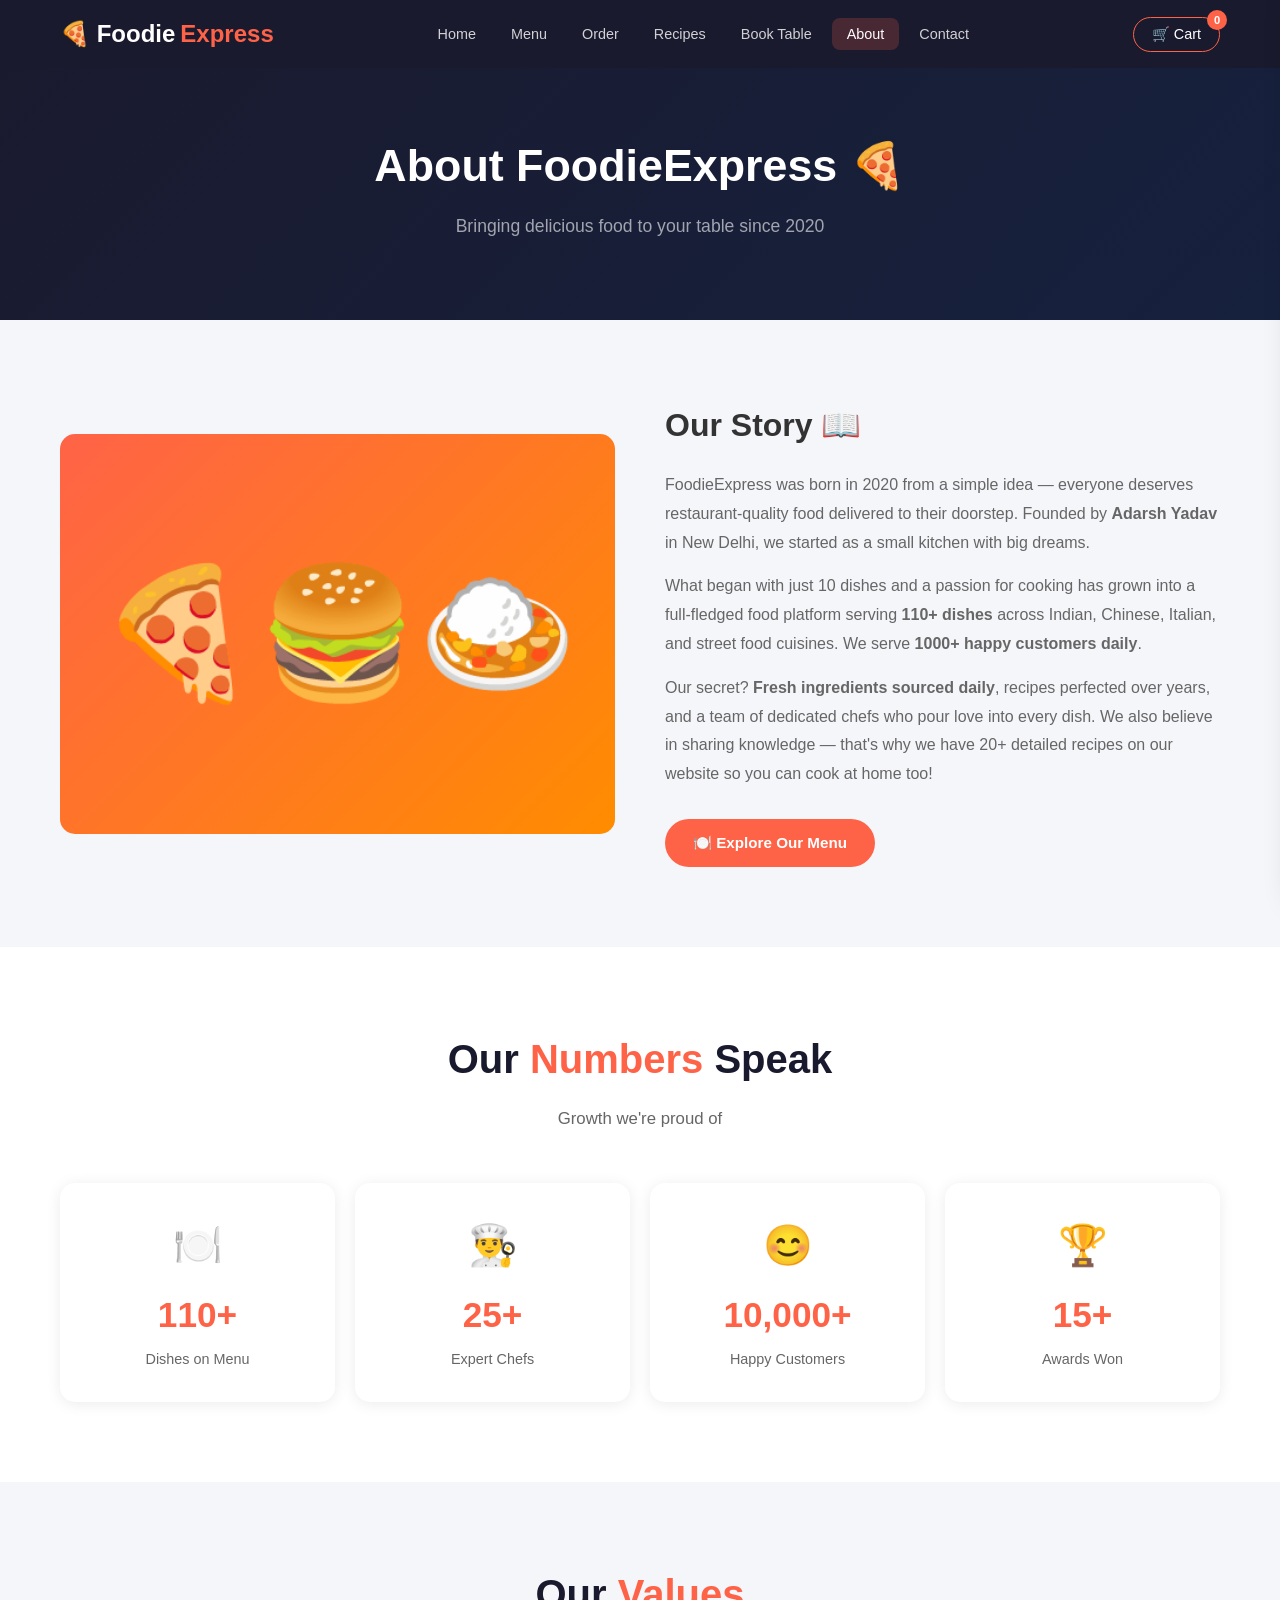
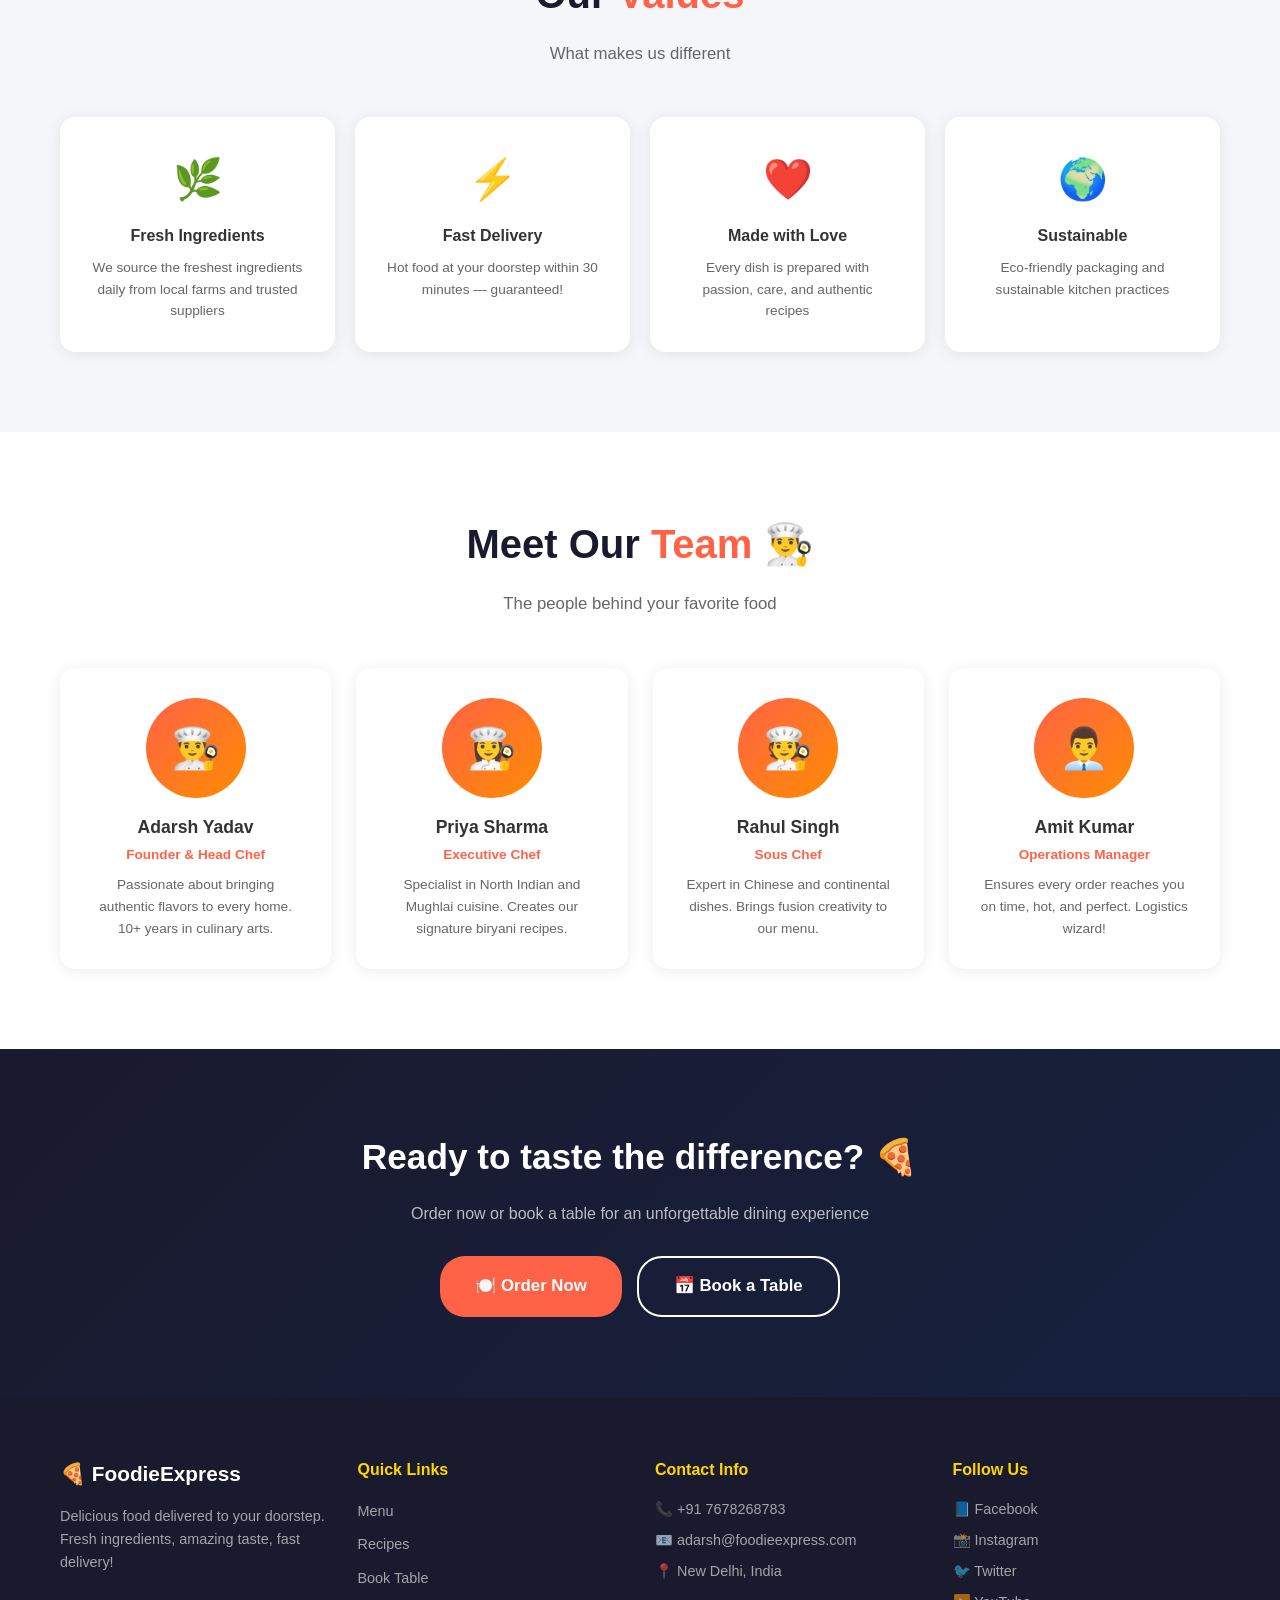
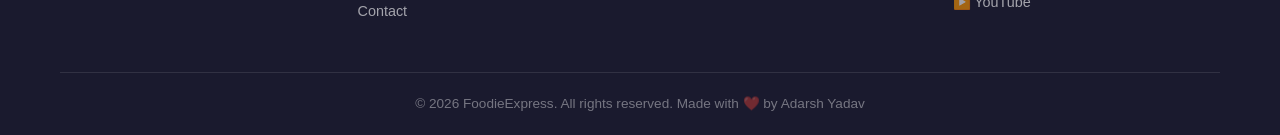
==== about.html @ cc3551b1 "Upload complete FoodieExpress website" ====
<!DOCTYPE html>
<html lang="en">
<head>
  <meta charset="UTF-8">
  <meta name="viewport" content="width=device-width, initial-scale=1.0">
  <title>About Us - FoodieExpress</title>
  <link rel="stylesheet" href="css/style.css">
</head>
<body>

  <!-- NAVBAR -->
  <nav class="navbar" id="navbar">
    <div class="nav-container">
      <a href="index.html" class="logo">🍕 Foodie<span>Express</span></a>
      <ul class="nav-links" id="navLinks">
        <li><a href="index.html">Home</a></li>
        <li><a href="menu.html">Menu</a></li>
        <li><a href="order.html">Order</a></li>
        <li><a href="recipes.html">Recipes</a></li>
        <li><a href="booking.html">Book Table</a></li>
        <li><a href="about.html" class="active">About</a></li>
        <li><a href="contact.html">Contact</a></li>
      </ul>
      <div class="nav-actions">
        <button class="cart-btn" onclick="toggleCart()">🛒 Cart <span class="cart-count" id="cartCount">0</span></button>
        <button class="hamburger" onclick="toggleMenu()">☰</button>
      </div>
    </div>
  </nav>

  <!-- ABOUT HERO -->
  <section class="about-hero">
    <div class="container">
      <h1>About FoodieExpress 🍕</h1>
      <p>Bringing delicious food to your table since 2020</p>
    </div>
  </section>

  <!-- OUR STORY -->
  <section class="section">
    <div class="container">
      <div class="about-grid">
        <div class="about-image">🍕🍔🍛</div>
        <div class="about-text">
          <h2>Our Story 📖</h2>
          <p>FoodieExpress was born in 2020 from a simple idea — everyone deserves restaurant-quality food delivered to their doorstep. Founded by <strong>Adarsh Yadav</strong> in New Delhi, we started as a small kitchen with big dreams.</p>
          <p>What began with just 10 dishes and a passion for cooking has grown into a full-fledged food platform serving <strong>110+ dishes</strong> across Indian, Chinese, Italian, and street food cuisines. We serve <strong>1000+ happy customers daily</strong>.</p>
          <p>Our secret? <strong>Fresh ingredients sourced daily</strong>, recipes perfected over years, and a team of dedicated chefs who pour love into every dish. We also believe in sharing knowledge — that's why we have 20+ detailed recipes on our website so you can cook at home too!</p>
          <a href="menu.html" class="btn btn-primary" style="margin-top:15px">🍽️ Explore Our Menu</a>
        </div>
      </div>
    </div>
  </section>

  <!-- STATS -->
  <section class="section" style="background:var(--white)">
    <div class="container">
      <h2 class="section-title">Our <span>Numbers</span> Speak</h2>
      <p class="section-subtitle">Growth we're proud of</p>
      <div class="stats-grid">
        <div class="stat-box fade-in">
          <div class="stat-icon">🍽️</div>
          <h2>110+</h2>
          <p>Dishes on Menu</p>
        </div>
        <div class="stat-box fade-in">
          <div class="stat-icon">👨‍🍳</div>
          <h2>25+</h2>
          <p>Expert Chefs</p>
        </div>
        <div class="stat-box fade-in">
          <div class="stat-icon">😊</div>
          <h2>10,000+</h2>
          <p>Happy Customers</p>
        </div>
        <div class="stat-box fade-in">
          <div class="stat-icon">🏆</div>
          <h2>15+</h2>
          <p>Awards Won</p>
        </div>
      </div>
    </div>
  </section>

  <!-- VALUES -->
  <section class="section">
    <div class="container">
      <h2 class="section-title">Our <span>Values</span></h2>
      <p class="section-subtitle">What makes us different</p>
      <div class="values-grid">
        <div class="value-card fade-in">
          <div class="value-icon">🌿</div>
          <h4>Fresh Ingredients</h4>
          <p>We source the freshest ingredients daily from local farms and trusted suppliers</p>
        </div>
        <div class="value-card fade-in">
          <div class="value-icon">⚡</div>
          <h4>Fast Delivery</h4>
          <p>Hot food at your doorstep within 30 minutes — guaranteed!</p>
        </div>
        <div class="value-card fade-in">
          <div class="value-icon">❤️</div>
          <h4>Made with Love</h4>
          <p>Every dish is prepared with passion, care, and authentic recipes</p>
        </div>
        <div class="value-card fade-in">
          <div class="value-icon">🌍</div>
          <h4>Sustainable</h4>
          <p>Eco-friendly packaging and sustainable kitchen practices</p>
        </div>
      </div>
    </div>
  </section>

  <!-- TEAM -->
  <section class="section" style="background:var(--white)">
    <div class="container">
      <h2 class="section-title">Meet Our <span>Team</span> 👨‍🍳</h2>
      <p class="section-subtitle">The people behind your favorite food</p>
      <div class="team-grid">
        <div class="team-card fade-in">
          <div class="team-avatar">👨‍🍳</div>
          <h4>Adarsh Yadav</h4>
          <p class="role">Founder & Head Chef</p>
          <p>Passionate about bringing authentic flavors to every home. 10+ years in culinary arts.</p>
        </div>
        <div class="team-card fade-in">
          <div class="team-avatar">👩‍🍳</div>
          <h4>Priya Sharma</h4>
          <p class="role">Executive Chef</p>
          <p>Specialist in North Indian and Mughlai cuisine. Creates our signature biryani recipes.</p>
        </div>
        <div class="team-card fade-in">
          <div class="team-avatar">🧑‍🍳</div>
          <h4>Rahul Singh</h4>
          <p class="role">Sous Chef</p>
          <p>Expert in Chinese and continental dishes. Brings fusion creativity to our menu.</p>
        </div>
        <div class="team-card fade-in">
          <div class="team-avatar">👨‍💼</div>
          <h4>Amit Kumar</h4>
          <p class="role">Operations Manager</p>
          <p>Ensures every order reaches you on time, hot, and perfect. Logistics wizard!</p>
        </div>
      </div>
    </div>
  </section>

  <!-- CTA -->
  <section class="cta-section">
    <div class="container">
      <h2>Ready to taste the difference? 🍕</h2>
      <p>Order now or book a table for an unforgettable dining experience</p>
      <div class="cta-buttons">
        <a href="menu.html" class="btn btn-primary btn-lg">🍽️ Order Now</a>
        <a href="booking.html" class="btn btn-outline btn-lg" style="color:white;border-color:white">📅 Book a Table</a>
      </div>
    </div>
  </section>

  <button class="back-to-top" id="backToTop" onclick="backToTop()">↑</button>

  <!-- CART SIDEBAR -->
  <div class="cart-overlay" id="cartOverlay" onclick="toggleCart()"></div>
  <div class="cart-sidebar" id="cartSidebar">
    <div class="cart-header"><h3>🛒 Your Cart</h3><button class="close-cart" onclick="toggleCart()">✕</button></div>
    <div class="cart-items" id="cartItems"></div>
    <div class="cart-footer"><div class="cart-total"><span>Total:</span><span id="cartTotal">₹0</span></div><a href="order.html" class="btn btn-primary btn-block">Proceed to Order →</a></div>
  </div>

  <!-- FOOTER -->
  <footer class="footer">
    <div class="container">
      <div class="footer-grid">
        <div class="footer-col"><h3>🍕 FoodieExpress</h3><p>Delicious food delivered to your doorstep. Fresh ingredients, amazing taste, fast delivery!</p></div>
        <div class="footer-col"><h4>Quick Links</h4><ul><li><a href="menu.html">Menu</a></li><li><a href="recipes.html">Recipes</a></li><li><a href="booking.html">Book Table</a></li><li><a href="contact.html">Contact</a></li></ul></div>
        <div class="footer-col"><h4>Contact Info</h4><p>📞 +91 7678268783</p><p>📧 adarsh@foodieexpress.com</p><p>📍 New Delhi, India</p></div>
        <div class="footer-col"><h4>Follow Us</h4><div class="social-links"><a href="#">📘 Facebook</a><a href="#">📸 Instagram</a><a href="#">🐦 Twitter</a><a href="#">▶️ YouTube</a></div></div>
      </div>
      <div class="footer-bottom"><p>© 2026 FoodieExpress. All rights reserved. Made with ❤️ by Adarsh Yadav</p></div>
    </div>
  </footer>

  <script src="js/script.js"></script>
</body>
</html>
---- css/style.css ----
/* ========== CSS VARIABLES ========== */
:root {
  --primary: #ff6347;
  --primary-dark: #e5533d;
  --secondary: #ff8c00;
  --accent: #ffd700;
  --dark: #1a1a2e;
  --dark2: #16213e;
  --light: #f5f6fa;
  --white: #ffffff;
  --text: #333333;
  --text-light: #666666;
  --success: #28a745;
  --danger: #dc3545;
  --border: #e0e0e0;
  --shadow: 0 2px 15px rgba(0,0,0,0.08);
  --shadow-hover: 0 8px 30px rgba(0,0,0,0.15);
  --radius: 15px;
  --transition: all 0.3s ease;
}

/* ========== RESET ========== */
* { margin:0; padding:0; box-sizing:border-box; }
html { scroll-behavior:smooth; }
body { font-family:'Segoe UI',Tahoma,Geneva,Verdana,sans-serif; color:var(--text); line-height:1.6; background:var(--light); }
a { text-decoration:none; color:inherit; }
ul { list-style:none; }
img { max-width:100%; display:block; }
button,input,select,textarea { font-family:inherit; font-size:inherit; }
button { cursor:pointer; }

/* ========== UTILITY ========== */
.container { max-width:1200px; margin:0 auto; padding:0 20px; }
.section { padding:80px 0; }
.section-title { text-align:center; font-size:2.5rem; margin-bottom:15px; color:var(--dark); }
.section-title span { color:var(--primary); }
.section-subtitle { text-align:center; color:var(--text-light); margin-bottom:50px; font-size:1.05rem; }
.text-center { text-align:center; }
.btn { display:inline-flex; align-items:center; gap:8px; padding:12px 28px; border-radius:25px; font-weight:600; font-size:0.95rem; border:none; transition:var(--transition); }
.btn-primary { background:var(--primary); color:var(--white); }
.btn-primary:hover { background:var(--primary-dark); transform:translateY(-2px); box-shadow:0 5px 20px rgba(255,99,71,0.3); }
.btn-secondary { background:var(--secondary); color:var(--white); }
.btn-secondary:hover { background:#e67e00; transform:translateY(-2px); }
.btn-outline { background:transparent; color:var(--primary); border:2px solid var(--primary); }
.btn-outline:hover { background:var(--primary); color:var(--white); }
.btn-dark { background:var(--dark); color:var(--white); }
.btn-dark:hover { background:var(--dark2); }
.btn-block { display:flex; justify-content:center; width:100%; }
.btn-sm { padding:8px 18px; font-size:0.85rem; }
.btn-lg { padding:15px 35px; font-size:1.05rem; }
.badge { display:inline-block; padding:4px 12px; border-radius:20px; font-size:0.75rem; font-weight:600; }
.badge-veg { background:#e8f5e9; color:#2e7d32; }
.badge-nonveg { background:#fce4ec; color:#c62828; }
.badge-best { background:var(--accent); color:var(--dark); }

/* ========== NAVBAR ========== */
.navbar { position:fixed; top:0; left:0; width:100%; background:var(--dark); z-index:1000; transition:var(--transition); padding:0; }
.navbar.scrolled { background:rgba(26,26,46,0.98); box-shadow:0 2px 20px rgba(0,0,0,0.3); }
.nav-container { display:flex; align-items:center; justify-content:space-between; padding:15px 20px; max-width:1200px; margin:0 auto; }
.logo { font-size:1.5rem; font-weight:800; color:var(--white); display:flex; align-items:center; gap:5px; }
.logo span { color:var(--primary); }
.nav-links { display:flex; gap:5px; }
.nav-links li a { color:rgba(255,255,255,0.8); padding:8px 15px; border-radius:8px; font-size:0.9rem; font-weight:500; transition:var(--transition); }
.nav-links li a:hover, .nav-links li a.active { color:var(--white); background:rgba(255,99,71,0.2); }
.nav-actions { display:flex; align-items:center; gap:12px; }
.cart-btn { position:relative; color:var(--white); background:transparent; border:1.5px solid var(--primary); border-radius:25px; padding:8px 18px; font-size:0.9rem; font-weight:500; transition:var(--transition); display:flex; align-items:center; gap:6px; }
.cart-btn:hover { background:var(--primary); }
.cart-count { background:var(--primary); color:var(--white); border-radius:50%; font-size:0.7rem; min-width:20px; height:20px; display:flex; align-items:center; justify-content:center; position:absolute; top:-8px; right:-8px; font-weight:700; }
.hamburger { display:none; color:var(--white); font-size:1.5rem; background:transparent; border:none; padding:5px; }

/* ========== HERO ========== */
.hero { min-height:100vh; display:flex; align-items:center; background:linear-gradient(135deg,rgba(26,26,46,0.85),rgba(22,33,62,0.9)),url('https://images.unsplash.com/photo-1504674900247-0877df9cc836?w=1920&q=80') center/cover; color:var(--white); padding-top:80px; }
.hero-content { max-width:650px; }
.hero-badge { display:inline-flex; align-items:center; gap:8px; background:rgba(255,99,71,0.15); border:1px solid rgba(255,99,71,0.3); padding:8px 18px; border-radius:25px; font-size:0.85rem; color:var(--primary); margin-bottom:25px; }
.hero h1 { font-size:3.5rem; font-weight:800; line-height:1.15; margin-bottom:20px; }
.hero h1 span { color:var(--primary); }
.hero p { font-size:1.15rem; color:rgba(255,255,255,0.8); margin-bottom:35px; line-height:1.7; }
.hero-buttons { display:flex; gap:15px; flex-wrap:wrap; margin-bottom:50px; }
.hero-stats { display:flex; gap:40px; }
.stat-item { text-align:center; }
.stat-item h3 { font-size:1.8rem; font-weight:800; color:var(--primary); }
.stat-item p { font-size:0.85rem; color:rgba(255,255,255,0.6); }

/* ========== AI SUGGESTIONS ========== */
.ai-section { background:linear-gradient(135deg,#1a1a2e 0%,#16213e 50%,#0f3460 100%); padding:70px 0; }
.ai-header { display:flex; align-items:center; gap:12px; margin-bottom:8px; }
.ai-header h2 { color:var(--white); font-size:1.8rem; }
.ai-badge { background:var(--accent); color:var(--dark); padding:5px 14px; border-radius:20px; font-size:0.8rem; font-weight:700; }
.ai-subtitle { color:rgba(255,255,255,0.6); margin-bottom:35px; }
.suggestion-grid { display:grid; grid-template-columns:repeat(auto-fill,minmax(260px,1fr)); gap:20px; }
.suggestion-card { background:rgba(255,255,255,0.06); border:1px solid rgba(255,255,255,0.1); border-radius:var(--radius); overflow:hidden; transition:var(--transition); cursor:pointer; }
.suggestion-card:hover { transform:translateY(-5px); background:rgba(255,255,255,0.1); border-color:var(--primary); }
.suggestion-card img { width:100%; height:170px; object-fit:cover; }
.suggestion-info { padding:15px; }
.suggestion-info h4 { color:var(--white); margin-bottom:5px; }
.suggestion-info p { color:rgba(255,255,255,0.5); font-size:0.85rem; }
.suggestion-tag { display:inline-block; background:rgba(255,99,71,0.2); color:var(--primary); padding:3px 10px; border-radius:10px; font-size:0.75rem; margin-top:8px; }
.suggestion-price { color:var(--accent); font-weight:700; margin-top:5px; }

/* ========== CATEGORIES ========== */
.categories-grid { display:grid; grid-template-columns:repeat(auto-fill,minmax(140px,1fr)); gap:20px; }
.category-card { text-align:center; padding:30px 15px; border-radius:var(--radius); background:var(--white); box-shadow:var(--shadow); cursor:pointer; transition:var(--transition); border:2px solid transparent; }
.category-card:hover { transform:translateY(-5px); box-shadow:var(--shadow-hover); border-color:var(--primary); }
.category-icon { font-size:3rem; margin-bottom:10px; }
.category-card h3 { font-size:0.95rem; color:var(--dark); }
.category-card p { font-size:0.8rem; color:var(--text-light); }

/* ========== MENU / DISH CARDS ========== */
.menu-controls { display:flex; flex-wrap:wrap; justify-content:space-between; align-items:center; gap:20px; margin-bottom:30px; }
.search-bar { display:flex; align-items:center; background:var(--white); border:2px solid var(--border); border-radius:25px; padding:6px 18px; flex:1; max-width:400px; transition:var(--transition); }
.search-bar:focus-within { border-color:var(--primary); }
.search-bar input { border:none; outline:none; flex:1; padding:8px 5px; font-size:0.95rem; background:transparent; }
.search-bar button { background:transparent; border:none; font-size:1.2rem; color:var(--text-light); }
.filter-tabs { display:flex; flex-wrap:wrap; gap:8px; }
.filter-tab { padding:8px 20px; border-radius:25px; border:2px solid var(--border); background:var(--white); font-size:0.85rem; font-weight:500; transition:var(--transition); color:var(--text); }
.filter-tab:hover { border-color:var(--primary); color:var(--primary); }
.filter-tab.active { background:var(--primary); color:var(--white); border-color:var(--primary); }
.item-count { color:var(--text-light); font-size:0.9rem; margin-bottom:20px; }
.menu-grid { display:grid; grid-template-columns:repeat(auto-fill,minmax(280px,1fr)); gap:25px; }
.dish-card { background:var(--white); border-radius:var(--radius); overflow:hidden; box-shadow:var(--shadow); transition:var(--transition); }
.dish-card:hover { transform:translateY(-5px); box-shadow:var(--shadow-hover); }
.dish-image { position:relative; width:100%; height:200px; overflow:hidden; }
.dish-image img { width:100%; height:100%; object-fit:cover; transition:transform 0.5s; }
.dish-card:hover .dish-image img { transform:scale(1.08); }
.dish-badge { position:absolute; top:10px; left:10px; z-index:2; }
.dish-badge-right { position:absolute; top:10px; right:10px; z-index:2; }
.dish-info { padding:18px; }
.dish-name { font-size:1.05rem; font-weight:700; margin-bottom:5px; }
.dish-desc { font-size:0.83rem; color:var(--text-light); margin-bottom:12px; display:-webkit-box; -webkit-line-clamp:2; -webkit-box-orient:vertical; overflow:hidden; }
.dish-meta { display:flex; justify-content:space-between; align-items:center; margin-bottom:12px; }
.dish-price { font-size:1.2rem; font-weight:800; color:var(--primary); }
.dish-price .original-price { text-decoration:line-through; color:var(--text-light); font-size:0.85rem; font-weight:400; margin-left:5px; }
.dish-rating { color:var(--accent); font-size:0.85rem; font-weight:600; }
.dish-time { font-size:0.8rem; color:var(--text-light); }
.add-btn { width:100%; padding:10px; background:var(--primary); color:var(--white); border:none; border-radius:8px; font-weight:600; font-size:0.9rem; transition:var(--transition); }
.add-btn:hover { background:var(--primary-dark); }

/* ========== CART SIDEBAR ========== */
.cart-overlay { position:fixed; top:0; left:0; width:100%; height:100%; background:rgba(0,0,0,0.5); z-index:1999; display:none; }
.cart-overlay.show { display:block; }
.cart-sidebar { position:fixed; top:0; right:-420px; width:400px; height:100%; background:var(--white); z-index:2000; box-shadow:-5px 0 30px rgba(0,0,0,0.2); transition:right 0.35s ease; display:flex; flex-direction:column; }
.cart-sidebar.show { right:0; }
.cart-header { display:flex; justify-content:space-between; align-items:center; padding:20px 25px; border-bottom:1px solid var(--border); }
.cart-header h3 { font-size:1.2rem; }
.close-cart { background:transparent; border:none; font-size:1.5rem; color:var(--text-light); transition:var(--transition); }
.close-cart:hover { color:var(--danger); }
.cart-items { flex:1; overflow-y:auto; padding:15px 25px; }
.cart-item { display:flex; gap:12px; padding:15px 0; border-bottom:1px solid var(--border); align-items:center; }
.cart-item-img { width:60px; height:60px; border-radius:10px; object-fit:cover; }
.cart-item-info { flex:1; }
.cart-item-name { font-weight:600; font-size:0.9rem; }
.cart-item-price { color:var(--primary); font-weight:700; font-size:0.95rem; }
.qty-controls { display:flex; align-items:center; gap:10px; margin-top:5px; }
.qty-btn { width:28px; height:28px; border-radius:50%; border:1px solid var(--border); background:var(--white); display:flex; align-items:center; justify-content:center; font-size:1rem; transition:var(--transition); }
.qty-btn:hover { background:var(--primary); color:var(--white); border-color:var(--primary); }
.qty-val { font-weight:600; min-width:20px; text-align:center; }
.cart-item-remove { color:var(--danger); background:transparent; border:none; font-size:0.85rem; cursor:pointer; }
.cart-footer { padding:20px 25px; border-top:2px solid var(--border); }
.cart-total { display:flex; justify-content:space-between; font-size:1.3rem; font-weight:800; margin-bottom:15px; }
.empty-cart { text-align:center; padding:50px 20px; }
.empty-cart-icon { font-size:4rem; margin-bottom:15px; opacity:0.3; }
.empty-cart p { color:var(--text-light); margin-bottom:20px; }

/* ========== PAGE HEADER ========== */
.page-header { background:linear-gradient(135deg,var(--dark),var(--dark2)); color:var(--white); padding:130px 0 60px; text-align:center; }
.page-header h1 { font-size:2.5rem; font-weight:800; margin-bottom:10px; }
.page-header p { color:rgba(255,255,255,0.6); font-size:1.05rem; }
.breadcrumb { display:flex; gap:8px; justify-content:center; margin-top:15px; color:rgba(255,255,255,0.4); font-size:0.9rem; }
.breadcrumb a { color:var(--primary); }

/* ========== ORDER PAGE ========== */
.order-page { padding-top:100px; }
.order-grid { display:grid; grid-template-columns:1fr 1fr; gap:30px; }
.order-summary,.delivery-form { background:var(--white); border-radius:var(--radius); padding:30px; box-shadow:var(--shadow); }
.order-summary h3,.delivery-form h3 { font-size:1.3rem; margin-bottom:20px; padding-bottom:15px; border-bottom:2px solid var(--border); }
.order-item { display:flex; justify-content:space-between; align-items:center; padding:12px 0; border-bottom:1px solid var(--border); }
.order-item-name { font-weight:500; }
.order-item-price { font-weight:700; color:var(--primary); }
.order-totals { margin-top:20px; padding-top:15px; border-top:2px solid var(--dark); }
.order-row { display:flex; justify-content:space-between; padding:8px 0; }
.order-row.total { font-size:1.3rem; font-weight:800; color:var(--primary); border-top:2px solid var(--primary); padding-top:15px; margin-top:10px; }
.form-group { margin-bottom:18px; }
.form-group label { display:block; margin-bottom:6px; font-weight:600; font-size:0.9rem; color:var(--text); }
.form-control { width:100%; padding:12px 16px; border:2px solid var(--border); border-radius:10px; font-size:0.95rem; transition:var(--transition); background:var(--white); }
.form-control:focus { border-color:var(--primary); outline:none; box-shadow:0 0 0 3px rgba(255,99,71,0.1); }
.form-row { display:grid; grid-template-columns:1fr 1fr; gap:15px; }

/* ========== PAYMENT ========== */
.payment-section { background:var(--white); border-radius:var(--radius); padding:30px; box-shadow:var(--shadow); margin-top:30px; }
.payment-section h3 { font-size:1.3rem; margin-bottom:20px; }
.payment-options { display:flex; gap:15px; margin-bottom:25px; }
.payment-option { flex:1; padding:18px; border:2px solid var(--border); border-radius:12px; text-align:center; cursor:pointer; transition:var(--transition); }
.payment-option:hover { border-color:var(--primary); }
.payment-option.active { border-color:var(--primary); background:rgba(255,99,71,0.05); }
.payment-option .pay-icon { font-size:2rem; margin-bottom:8px; }
.payment-option h4 { font-size:0.95rem; margin-bottom:3px; }
.payment-option p { font-size:0.8rem; color:var(--text-light); }
.qr-payment { text-align:center; padding:25px; }
.qr-code-img { max-width:280px; border-radius:15px; box-shadow:var(--shadow); margin:0 auto 15px; }
.upi-info { margin-top:15px; }
.upi-info h4 { font-size:1.1rem; color:var(--dark); }
.upi-info p { color:var(--text-light); font-size:0.9rem; }
.upi-id { background:var(--light); padding:10px 20px; border-radius:8px; display:inline-block; font-weight:700; font-size:1rem; margin-top:10px; color:var(--primary); }
.cod-section { text-align:center; padding:30px; }
.cod-section .cod-icon { font-size:3rem; margin-bottom:15px; }

/* ========== BOOKING ========== */
.booking-page { padding-top:100px; }
.booking-container { max-width:800px; margin:0 auto; }
.booking-form { background:var(--white); border-radius:var(--radius); padding:40px; box-shadow:var(--shadow); }
.booking-form h3 { font-size:1.3rem; margin-bottom:25px; color:var(--dark); }
.time-slots { display:grid; grid-template-columns:repeat(auto-fill,minmax(110px,1fr)); gap:10px; margin-top:10px; }
.time-slot { padding:10px; border:2px solid var(--border); border-radius:8px; text-align:center; cursor:pointer; font-size:0.85rem; font-weight:500; transition:var(--transition); }
.time-slot:hover { border-color:var(--primary); color:var(--primary); }
.time-slot.active { background:var(--primary); color:var(--white); border-color:var(--primary); }
.time-slot.booked { background:var(--light); color:var(--text-light); cursor:not-allowed; opacity:0.5; text-decoration:line-through; }
.booking-info { display:grid; grid-template-columns:repeat(3,1fr); gap:20px; margin-top:35px; }
.booking-info-card { background:var(--white); border-radius:var(--radius); padding:25px; box-shadow:var(--shadow); text-align:center; }
.booking-info-card .info-icon { font-size:2rem; margin-bottom:10px; }
.booking-info-card h4 { margin-bottom:5px; }
.booking-info-card p { font-size:0.85rem; color:var(--text-light); }

/* ========== RECIPES ========== */
.recipe-grid { display:grid; grid-template-columns:repeat(auto-fill,minmax(320px,1fr)); gap:25px; }
.recipe-card { background:var(--white); border-radius:var(--radius); overflow:hidden; box-shadow:var(--shadow); cursor:pointer; transition:var(--transition); }
.recipe-card:hover { transform:translateY(-5px); box-shadow:var(--shadow-hover); }
.recipe-image { width:100%; height:220px; object-fit:cover; position:relative; }
.recipe-image img { width:100%; height:100%; object-fit:cover; }
.recipe-difficulty { position:absolute; top:12px; right:12px; padding:5px 14px; border-radius:20px; font-size:0.8rem; font-weight:700; }
.recipe-difficulty.easy { background:var(--success); color:var(--white); }
.recipe-difficulty.medium { background:var(--secondary); color:var(--white); }
.recipe-difficulty.hard { background:var(--danger); color:var(--white); }
.recipe-info { padding:20px; }
.recipe-title { font-size:1.15rem; font-weight:700; margin-bottom:8px; }
.recipe-meta { display:flex; gap:15px; color:var(--text-light); font-size:0.83rem; margin-bottom:10px; flex-wrap:wrap; }
.recipe-tags { display:flex; flex-wrap:wrap; gap:5px; }
.recipe-tag { background:var(--light); padding:3px 10px; border-radius:15px; font-size:0.75rem; color:var(--text-light); }
.tip-grid { display:grid; grid-template-columns:repeat(auto-fill,minmax(300px,1fr)); gap:20px; }
.tip-card { background:var(--white); border-radius:var(--radius); padding:25px; box-shadow:var(--shadow); }
.tip-card .tip-icon { font-size:2.5rem; margin-bottom:12px; }
.tip-card h4 { margin-bottom:5px; }
.tip-card p { font-size:0.9rem; color:var(--text-light); }

/* ========== MODAL ========== */
.modal-overlay { position:fixed; top:0; left:0; width:100%; height:100%; background:rgba(0,0,0,0.7); z-index:3000; display:none; align-items:center; justify-content:center; }
.modal-overlay.show { display:flex; }
.modal-content { background:var(--white); border-radius:20px; max-width:700px; width:90%; max-height:90vh; overflow-y:auto; position:relative; animation:modalIn 0.3s ease; }
@keyframes modalIn { from{opacity:0;transform:scale(0.9)translateY(20px)} to{opacity:1;transform:scale(1)translateY(0)} }
.modal-close { position:absolute; top:15px; right:15px; background:var(--white); border:none; font-size:1.5rem; cursor:pointer; width:36px; height:36px; border-radius:50%; box-shadow:var(--shadow); z-index:1; display:flex; align-items:center; justify-content:center; transition:var(--transition); }
.modal-close:hover { background:var(--danger); color:var(--white); }
.modal-image { width:100%; height:300px; object-fit:cover; border-radius:20px 20px 0 0; }
.modal-body { padding:30px; }
.modal-body h2 { font-size:1.5rem; margin-bottom:10px; }
.modal-body h3 { font-size:1.1rem; margin:20px 0 10px; color:var(--dark); }
.ingredients-list { padding-left:20px; list-style:disc; }
.ingredients-list li { padding:4px 0; }
.steps-list { padding-left:20px; list-style:decimal; }
.steps-list li { padding:8px 0; line-height:1.6; }
.nutrition-grid { display:grid; grid-template-columns:repeat(4,1fr); gap:10px; margin:15px 0; }
.nutrition-item { text-align:center; background:var(--light); padding:12px; border-radius:10px; }
.nutrition-item .val { font-size:1.2rem; font-weight:800; color:var(--primary); }
.nutrition-item .label { font-size:0.75rem; color:var(--text-light); }
.chef-tip { background:linear-gradient(135deg,#fff8e1,#fff3e0); border-left:4px solid var(--secondary); padding:15px 20px; border-radius:0 10px 10px 0; margin-top:15px; }
.chef-tip h4 { color:var(--secondary); margin-bottom:5px; }

/* ========== ABOUT ========== */
.about-hero { background:linear-gradient(135deg,var(--dark),var(--dark2)); color:var(--white); padding:130px 0 80px; text-align:center; }
.about-hero h1 { font-size:2.8rem; margin-bottom:10px; }
.about-hero p { color:rgba(255,255,255,0.6); font-size:1.1rem; }
.about-grid { display:grid; grid-template-columns:1fr 1fr; gap:50px; align-items:center; }
.about-image { border-radius:var(--radius); overflow:hidden; height:400px; background:linear-gradient(135deg,var(--primary),var(--secondary)); display:flex; align-items:center; justify-content:center; font-size:8rem; }
.about-text h2 { font-size:2rem; margin-bottom:20px; }
.about-text p { color:var(--text-light); margin-bottom:15px; line-height:1.8; }
.stats-grid { display:grid; grid-template-columns:repeat(4,1fr); gap:20px; }
.stat-box { background:var(--white); padding:30px; border-radius:var(--radius); box-shadow:var(--shadow); text-align:center; transition:var(--transition); }
.stat-box:hover { transform:translateY(-5px); box-shadow:var(--shadow-hover); }
.stat-box .stat-icon { font-size:2.5rem; margin-bottom:10px; }
.stat-box h2 { font-size:2.2rem; color:var(--primary); margin-bottom:5px; }
.stat-box p { color:var(--text-light); font-size:0.9rem; }
.values-grid { display:grid; grid-template-columns:repeat(4,1fr); gap:20px; }
.value-card { background:var(--white); border-radius:var(--radius); padding:30px; box-shadow:var(--shadow); text-align:center; transition:var(--transition); }
.value-card:hover { transform:translateY(-5px); }
.value-card .value-icon { font-size:2.5rem; margin-bottom:12px; }
.value-card h4 { margin-bottom:8px; }
.value-card p { font-size:0.85rem; color:var(--text-light); }
.team-grid { display:grid; grid-template-columns:repeat(auto-fill,minmax(250px,1fr)); gap:25px; }
.team-card { text-align:center; background:var(--white); border-radius:var(--radius); padding:30px; box-shadow:var(--shadow); transition:var(--transition); }
.team-card:hover { transform:translateY(-5px); }
.team-avatar { width:100px; height:100px; border-radius:50%; margin:0 auto 15px; background:linear-gradient(135deg,var(--primary),var(--secondary)); display:flex; align-items:center; justify-content:center; font-size:2.5rem; }
.team-card h4 { font-size:1.1rem; margin-bottom:3px; }
.team-card .role { color:var(--primary); font-size:0.85rem; font-weight:600; margin-bottom:8px; }
.team-card p { font-size:0.85rem; color:var(--text-light); }

/* ========== CONTACT ========== */
.contact-grid { display:grid; grid-template-columns:1fr 1fr; gap:40px; }
.contact-form { background:var(--white); border-radius:var(--radius); padding:40px; box-shadow:var(--shadow); }
.contact-form h3 { font-size:1.3rem; margin-bottom:25px; }
.contact-info-cards { display:flex; flex-direction:column; gap:20px; }
.info-card { background:var(--white); border-radius:var(--radius); padding:25px; box-shadow:var(--shadow); display:flex; gap:15px; align-items:center; transition:var(--transition); }
.info-card:hover { transform:translateX(5px); }
.info-icon { width:55px; height:55px; background:linear-gradient(135deg,var(--primary),var(--secondary)); border-radius:50%; display:flex; align-items:center; justify-content:center; font-size:1.4rem; flex-shrink:0; color:var(--white); }
.info-card h4 { margin-bottom:3px; }
.info-card p { font-size:0.9rem; color:var(--text-light); }
.map-placeholder { background:var(--white); border-radius:var(--radius); padding:60px; text-align:center; box-shadow:var(--shadow); margin-top:40px; }
.map-placeholder .map-icon { font-size:4rem; margin-bottom:15px; }
.faq-section { margin-top:50px; }
.faq-item { background:var(--white); border-radius:12px; margin-bottom:12px; box-shadow:var(--shadow); overflow:hidden; }
.faq-question { padding:18px 25px; font-weight:600; cursor:pointer; display:flex; justify-content:space-between; align-items:center; transition:var(--transition); }
.faq-question:hover { color:var(--primary); }
.faq-answer { padding:0 25px; max-height:0; overflow:hidden; transition:max-height 0.3s ease, padding 0.3s ease; }
.faq-answer.show { max-height:200px; padding:0 25px 18px; }
.faq-answer p { color:var(--text-light); line-height:1.7; }

/* ========== TESTIMONIALS ========== */
.testimonial-grid { display:grid; grid-template-columns:repeat(auto-fill,minmax(300px,1fr)); gap:25px; }
.testimonial-card { background:var(--white); border-radius:var(--radius); padding:30px; box-shadow:var(--shadow); transition:var(--transition); }
.testimonial-card:hover { transform:translateY(-3px); }
.testimonial-text { font-style:italic; margin-bottom:15px; line-height:1.7; color:var(--text); }
.testimonial-author { display:flex; align-items:center; gap:12px; }
.author-avatar { width:45px; height:45px; border-radius:50%; background:linear-gradient(135deg,var(--primary),var(--secondary)); display:flex; align-items:center; justify-content:center; font-size:1.2rem; color:var(--white); }
.author-info h4 { font-size:0.95rem; }
.author-info p { font-size:0.8rem; color:var(--text-light); }
.stars { color:var(--accent); font-size:0.9rem; margin-bottom:10px; }

/* ========== HOW IT WORKS ========== */
.steps-grid { display:grid; grid-template-columns:repeat(3,1fr); gap:30px; }
.step-card { text-align:center; padding:35px 20px; background:var(--white); border-radius:var(--radius); box-shadow:var(--shadow); transition:var(--transition); }
.step-card:hover { transform:translateY(-5px); }
.step-number { width:60px; height:60px; border-radius:50%; background:linear-gradient(135deg,var(--primary),var(--secondary)); color:var(--white); display:flex; align-items:center; justify-content:center; font-size:1.5rem; font-weight:800; margin:0 auto 15px; }
.step-card h3 { margin-bottom:8px; }
.step-card p { font-size:0.9rem; color:var(--text-light); }

/* ========== NEWSLETTER ========== */
.newsletter-section { background:linear-gradient(135deg,var(--primary),var(--secondary)); color:var(--white); padding:60px 0; text-align:center; }
.newsletter-section h2 { font-size:2rem; margin-bottom:10px; }
.newsletter-section p { margin-bottom:25px; opacity:0.9; }
.newsletter-form { display:flex; max-width:500px; margin:0 auto; }
.newsletter-form input { flex:1; padding:14px 22px; border:none; border-radius:25px 0 0 25px; font-size:1rem; }
.newsletter-form button { padding:14px 30px; background:var(--dark); color:var(--white); border:none; border-radius:0 25px 25px 0; font-weight:600; font-size:1rem; transition:var(--transition); }
.newsletter-form button:hover { background:var(--dark2); }

/* ========== CTA ========== */
.cta-section { background:linear-gradient(135deg,var(--dark),var(--dark2)); color:var(--white); padding:80px 0; text-align:center; }
.cta-section h2 { font-size:2.2rem; margin-bottom:15px; }
.cta-section p { opacity:0.7; margin-bottom:30px; }
.cta-buttons { display:flex; gap:15px; justify-content:center; flex-wrap:wrap; }

/* ========== FOOTER ========== */
.footer { background:var(--dark); color:var(--white); padding:60px 0 20px; }
.footer-grid { display:grid; grid-template-columns:repeat(4,1fr); gap:30px; margin-bottom:40px; }
.footer-col h3 { font-size:1.3rem; margin-bottom:15px; }
.footer-col h4 { font-size:1rem; margin-bottom:15px; color:var(--accent); }
.footer-col p { color:rgba(255,255,255,0.6); margin-bottom:8px; font-size:0.9rem; }
.footer-col ul li { margin-bottom:8px; }
.footer-col ul li a { color:rgba(255,255,255,0.6); font-size:0.9rem; transition:var(--transition); }
.footer-col ul li a:hover { color:var(--primary); padding-left:5px; }
.social-links { display:flex; flex-direction:column; gap:8px; }
.social-links a { color:rgba(255,255,255,0.6); font-size:0.9rem; transition:var(--transition); }
.social-links a:hover { color:var(--primary); }
.footer-bottom { text-align:center; padding-top:20px; border-top:1px solid rgba(255,255,255,0.1); color:rgba(255,255,255,0.4); font-size:0.85rem; }

/* ========== TOAST ========== */
.toast { position:fixed; bottom:30px; right:30px; background:var(--success); color:var(--white); padding:15px 25px; border-radius:12px; box-shadow:var(--shadow-hover); z-index:5000; transform:translateX(150%); transition:transform 0.4s ease; font-weight:500; display:flex; align-items:center; gap:8px; }
.toast.show { transform:translateX(0); }

/* ========== BACK TO TOP ========== */
.back-to-top { position:fixed; bottom:30px; right:30px; width:48px; height:48px; background:var(--primary); color:var(--white); border:none; border-radius:50%; font-size:1.2rem; display:none; align-items:center; justify-content:center; z-index:999; box-shadow:var(--shadow); transition:var(--transition); }
.back-to-top.show { display:flex; }
.back-to-top:hover { background:var(--primary-dark); transform:translateY(-3px); }

/* ========== ORDER SUCCESS ========== */
.order-success { text-align:center; padding:40px; }
.order-success-icon { font-size:5rem; margin-bottom:15px; }
.order-success h2 { color:var(--success); margin-bottom:10px; }
.order-success p { color:var(--text-light); margin-bottom:20px; }
.order-id { background:var(--light); padding:10px 20px; border-radius:8px; display:inline-block; font-weight:700; font-size:1.1rem; margin-bottom:20px; }

/* ========== ANIMATIONS ========== */
@keyframes fadeInUp { from{opacity:0;transform:translateY(30px)} to{opacity:1;transform:translateY(0)} }
.fade-in { opacity:0; transform:translateY(30px); transition:opacity 0.6s ease,transform 0.6s ease; }
.fade-in.visible { opacity:1; transform:translateY(0); }
@keyframes pulse { 0%,100%{transform:scale(1)} 50%{transform:scale(1.05)} }

/* ========== SCROLLBAR ========== */
::-webkit-scrollbar { width:8px; }
::-webkit-scrollbar-track { background:var(--light); }
::-webkit-scrollbar-thumb { background:var(--primary); border-radius:10px; }

/* ========== RESPONSIVE ========== */
@media(max-width:1024px) {
  .footer-grid { grid-template-columns:repeat(2,1fr); }
  .stats-grid,.values-grid { grid-template-columns:repeat(2,1fr); }
  .order-grid { grid-template-columns:1fr; }
  .booking-info { grid-template-columns:1fr; }
}
@media(max-width:768px) {
  .hamburger { display:block; }
  .nav-links { position:fixed; top:65px; left:0; width:100%; background:var(--dark); flex-direction:column; padding:20px; display:none; gap:5px; box-shadow:0 10px 30px rgba(0,0,0,0.3); }
  .nav-links.show { display:flex; }
  .hero h1 { font-size:2.5rem; }
  .hero { padding:100px 0 60px; }
  .hero-stats { flex-wrap:wrap; gap:20px; }
  .section-title { font-size:2rem; }
  .about-grid { grid-template-columns:1fr; }
  .contact-grid { grid-template-columns:1fr; }
  .form-row { grid-template-columns:1fr; }
  .steps-grid { grid-template-columns:1fr; }
  .cart-sidebar { width:100%; right:-100%; }
  .payment-options { flex-direction:column; }
  .nutrition-grid { grid-template-columns:repeat(2,1fr); }
}
@media(max-width:480px) {
  .section { padding:50px 0; }
  .section-title { font-size:1.7rem; }
  .hero h1 { font-size:2rem; }
  .hero-buttons { flex-direction:column; }
  .menu-controls { flex-direction:column; align-items:stretch; }
  .search-bar { max-width:100%; }
  .footer-grid { grid-template-columns:1fr; }
  .stats-grid,.values-grid { grid-template-columns:1fr; }
  .categories-grid { grid-template-columns:repeat(3,1fr); }
  .newsletter-form { flex-direction:column; gap:10px; }
  .newsletter-form input,.newsletter-form button { border-radius:25px; }
}
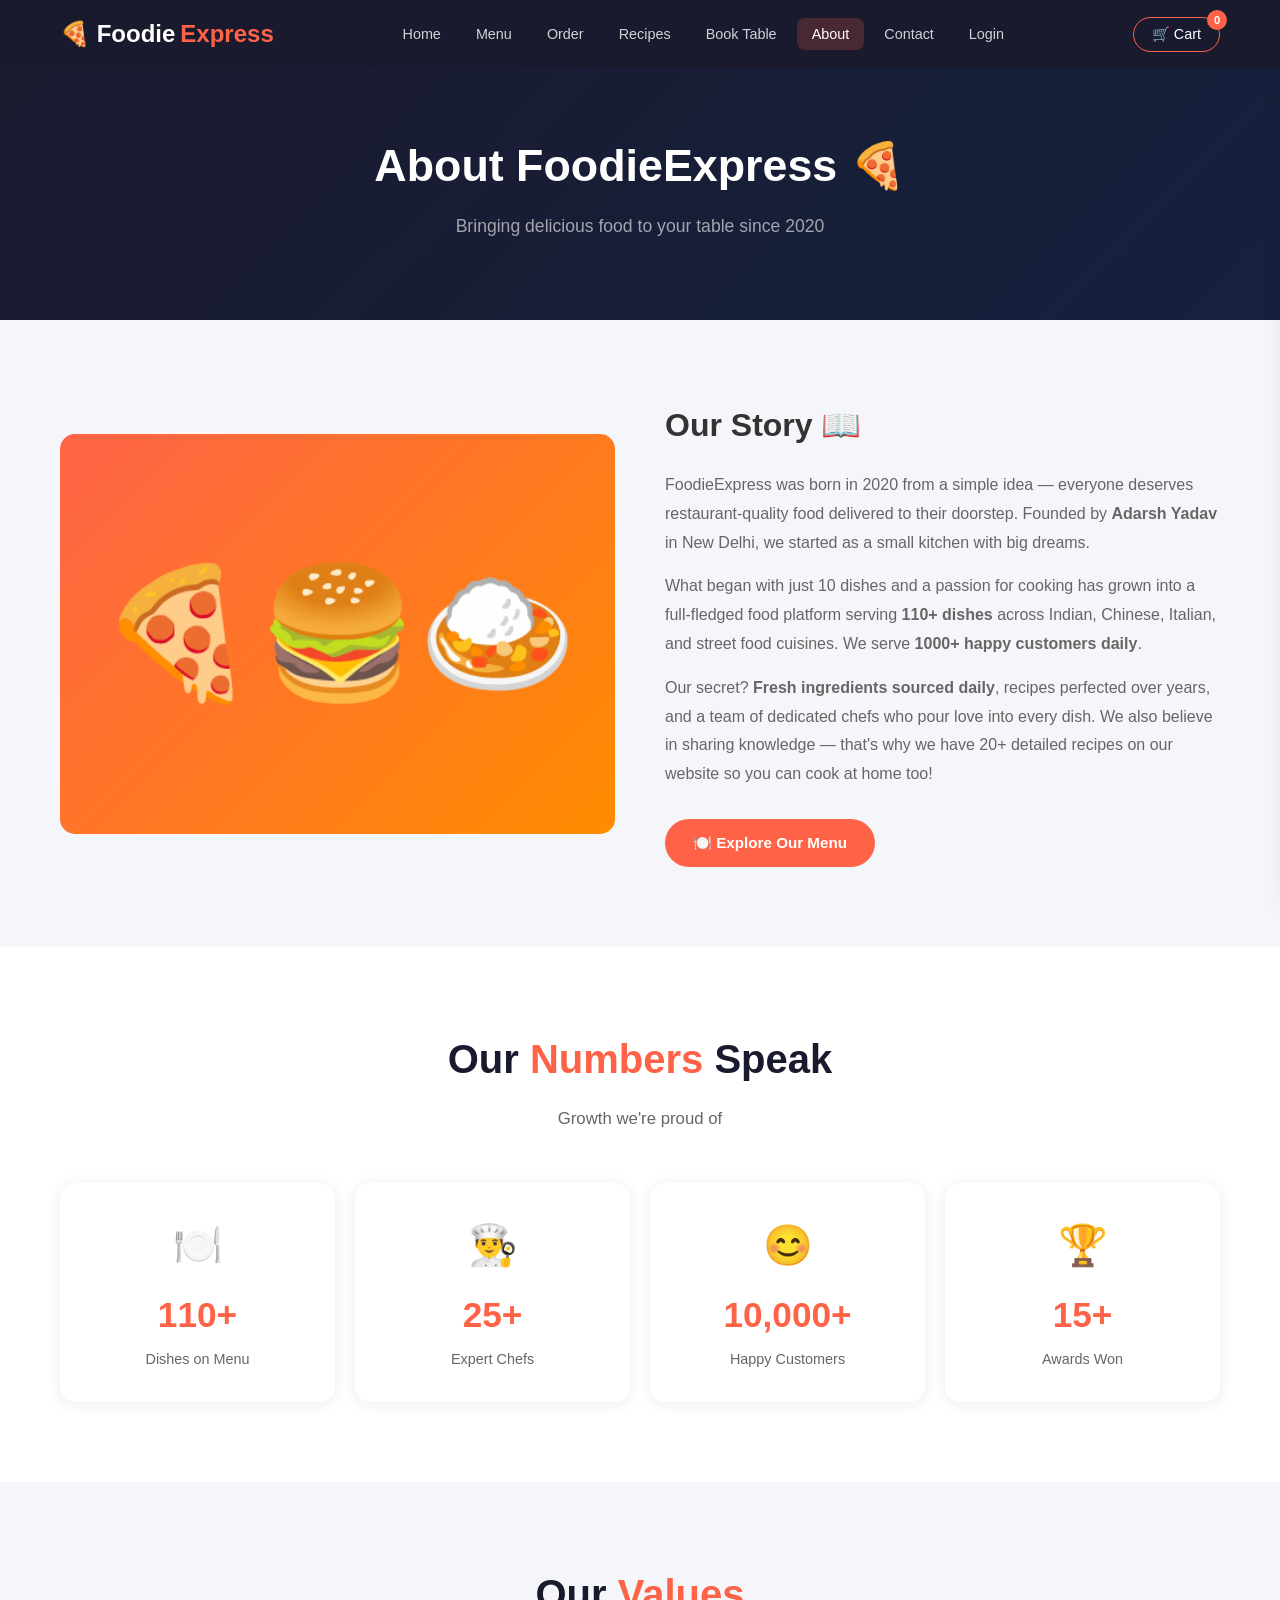
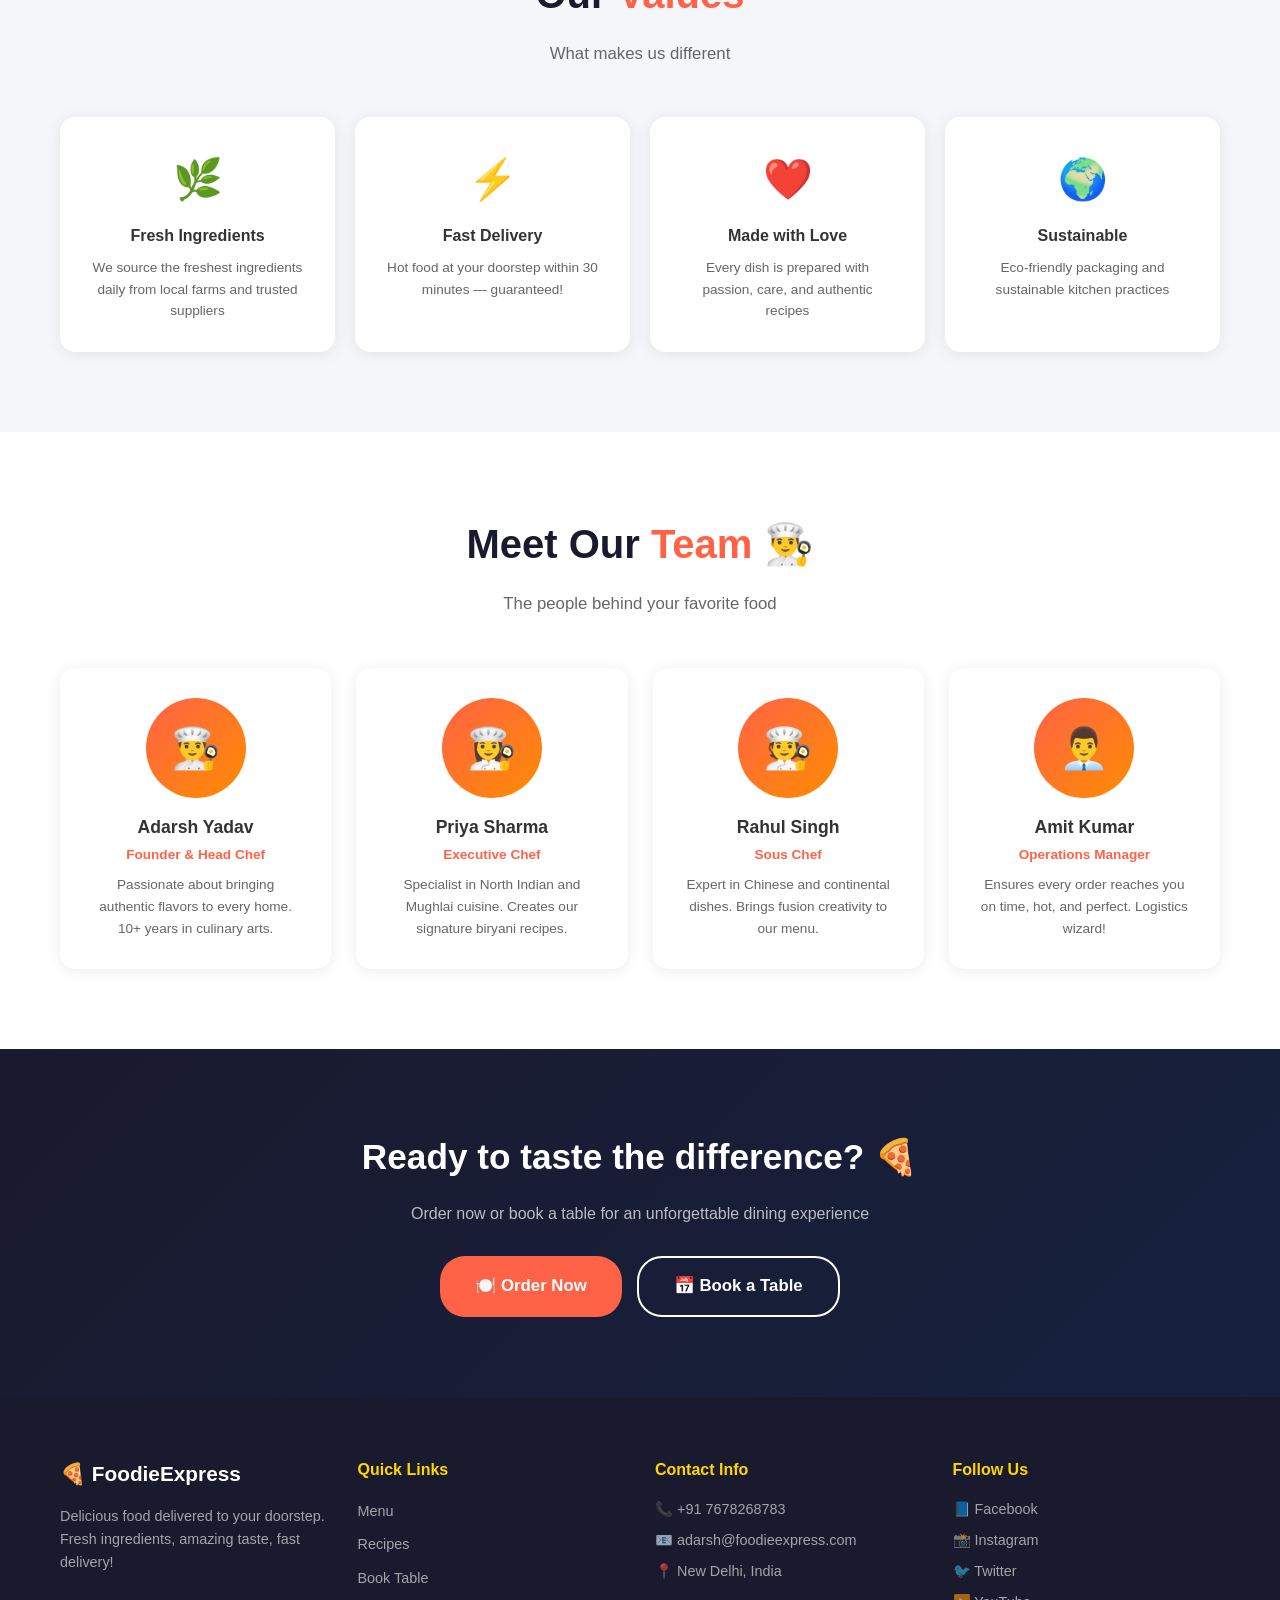
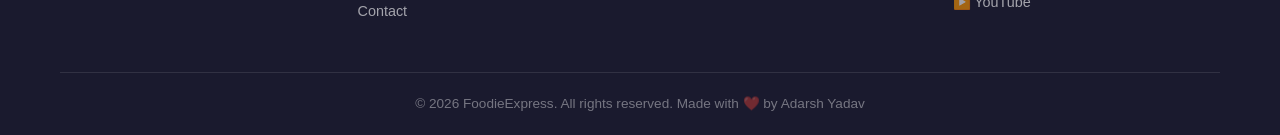
==== commit acc62ff0: "Add login link to site navigation" ====
--- a/about.html
+++ b/about.html
@@ -20,6 +20,7 @@
         <li><a href="booking.html">Book Table</a></li>
         <li><a href="about.html" class="active">About</a></li>
         <li><a href="contact.html">Contact</a></li>
+        <li><a href="login.html">Login</a></li>
       </ul>
       <div class="nav-actions">
         <button class="cart-btn" onclick="toggleCart()">🛒 Cart <span class="cart-count" id="cartCount">0</span></button>
